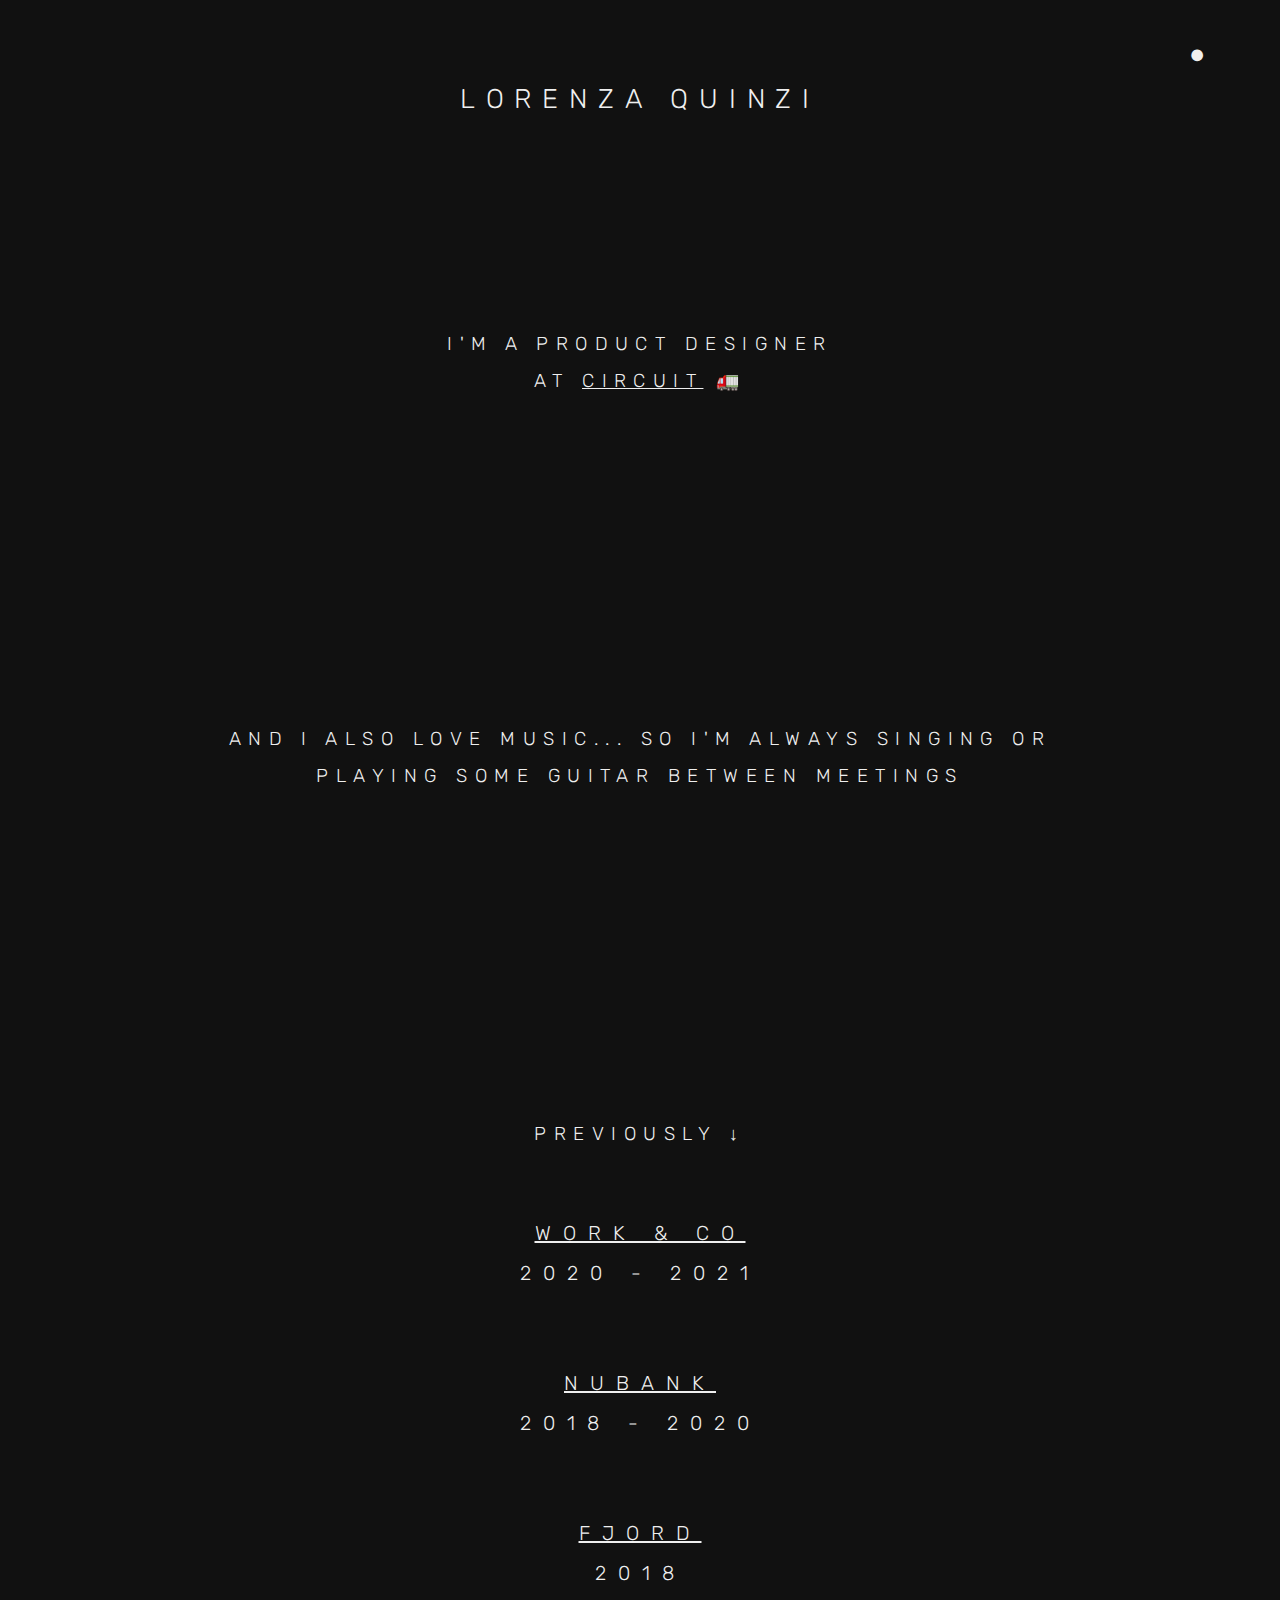
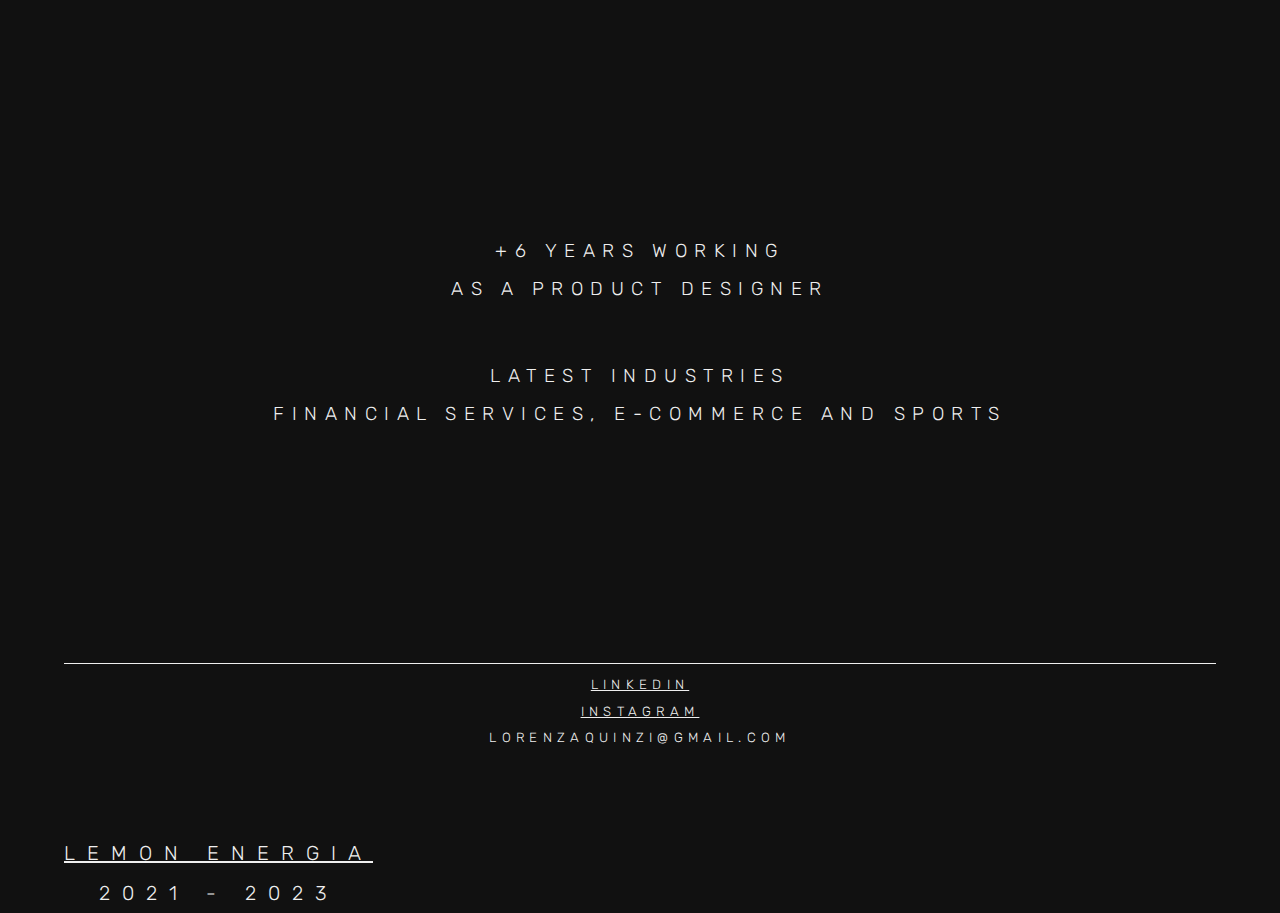
==== dark-mode.html @ d5c98037 "job update" ====
<html lang="en">

<head>

  <meta charset="utf-8">
  <title>Lorenza Quinzi - Designer</title>
  <meta name="description" content="Hey, I'm Lorenza. I design products that transform our future 🚀">
  <meta name="author" content="Lorenza Quinzi">
  <meta name="keywords" content="digital, product, ux, ui, design, html, css, futurism, tech, music">

  <!-- Mobile Specific Metas
  –––––––––––––––––––––––––––––––––––––––––––––––––– -->
  <meta name="viewport" content="width=device-width, initial-scale=1">

  <!-- FONT
  –––––––––––––––––––––––––––––––––––––––––––––––––– -->
  <link href="https://fonts.googleapis.com/css?family=Roboto:100,200,300,400,500,600,700" rel="stylesheet" type="text/css">
  <link href="https://fonts.googleapis.com/css?family=Rubik:100,200,300,400,500,600,700" rel="stylesheet">

  <!-- CSS
  –––––––––––––––––––––––––––––––––––––––––––––––––– -->
  <link rel="stylesheet" href="css/style.css">
  <link rel="stylesheet" href="css/dark-mode.css">

  <!--ICONS
  –––––––––––––––––––––––––––––––––––––––––––––––––– -->
  <link rel="stylesheet" href="https://fonts.googleapis.com/icon?family=Material+Icons">

  <!-- Favicon
  –––––––––––––––––––––––––––––––––––––––––––––––––– -->
  <link rel="icon" type="image/png" href="images/favicon-lorenza.png">

  <!-- analytics
  –––––––––––––––––––––––––––––––––––––––––––––––––– -->
  <script>
    (function(i,s,o,g,r,a,m){i['GoogleAnalyticsObject']=r;i[r]=i[r]||function(){
    (i[r].q=i[r].q||[]).push(arguments)},i[r].l=1*new Date();a=s.createElement(o),
    m=s.getElementsByTagName(o)[0];a.async=1;a.src=g;m.parentNode.insertBefore(a,m)
    })(window,document,'script','https://www.google-analytics.com/analytics.js','ga');

    ga('create', 'UA-102928071-1', 'auto');
    ga('send', 'pageview');
  </script>

</head>

<body>

<section id="page">

<header>

    <h1>Lorenza Quinzi</h1>
    <div class="moon">
      <a href="index.html"><h1>●</h1></a>
    </div>

</header>

<div class="intro">
  <h3>I'm a product designer <p> at <a target="_blank" href="https://getcircuit.com/">Circuit</a> 🚛 </h3>
</div>

<div class="music">
  <h3>And I also love music... So I'm always singing or<p>playing some guitar between meetings</h3>
</div>

<div class="title">
  <h3>Previously ↓</h3>
</div>

<div class="lemon">

  <a target="_blank" href="https://www.energialemon.com.br/">
    <h4>Lemon Energia</h4>
  </a>
  <h4>2021 - 2023</h4>

</div>
  
<div class="workco">

  <a target="_blank" href="https://work.co/">
    <h4>Work & co</h4>
  </a>
  <h4>2020 - 2021</h4>

</div>

<div class="nubank">

  <a target="_blank" href="https://nubank.com.br/en/digital-account/">
    <h4>Nubank<p></h4>
  </a>
  <h4>2018 - 2020</h4>

</div>

<div class="fjord">

  <a target="_blank" href="https://www.fjordnet.com/">
    <h4>Fjord<p></h4>
  </a>
  <h4>2018</h4>

</div>

<div class="about">
  <h3>+6 years working<p>as a product designer</h3>
</div>

<div class="clients">
  <h3>Latest industries<p>Financial services, E-commerce and Sports</h3>
</div>


<footer>
<div class="social">
      <a class="social-media" target="_blank" href="https://www.linkedin.com/in/lorenzaquinzi"><h5>linkedin</h5></a>
      <a class="social-media" target="_blank" href="https://www.instagram.com/lorenzaquinzi"><h5>instagram</h5></a>
      <h5>lorenzaquinzi@gmail.com</h5>
</div>
</footer>
</section>


</body>

</html>
---- css/style.css ----
body{
  margin: 0;
  font-family: Rubik;
  overflow: scroll;
  }

h1, h2, h3, h4, h5, p{
  font-family: Rubik;
  text-transform: uppercase;
  color: #111;
  letter-spacing: 0.4em;
  line-height: 200%;
  text-align: center;
  font-weight: 100;
  margin: 0;
}

a{
  color:#111;
  text-decoration: underline;
}

h4{
  letter-spacing: 0.6em;
}

  @media (min-width: 320px) {
    h1 {
      font-size: 16px;
    }
    h4{
      font-size: 12px;
    }
  }

  @media (min-width: 400px) {
    h1 {
      font-size: 20px;
    }
    h4{
      font-size: 16px;
    }
  }

  @media (min-width: 600px) {
    h1 {
      font-size: 27px;
    }
    h4{
      font-size: 20px;
    }
  }

.dark-mode{
    background-color: #222;
  }


#page {
  display: grid;
  height: 100%;
  grid-template-areas: "head head"
                       "intro intro"
                       "music music"
                       "title title"
                       "workco workco"
                       "nubank nubank"
                       "fjord fjord"
                       "about about"
                       "clients clients"
                       "foot foot";
  grid-template-rows: auto;
  grid-template-columns: auto 1fr;
  justify-content: center;
  grid-row-gap: 50px;
  padding: 5% 5%;
}

#page > header {
  grid-area: head;
  padding: 8 0 150px 0;
  margin: 0;
  /* border-bottom: solid 1px #111; */
  align-content: center;
  display: inline-grid;
}

#page > footer {
  grid-area: foot;
  text-align: center;
  margin: 0;
  border-top: solid 1px #111;
  padding: 8 0 8 0;
  align-content: center;
  display: inline-grid;
}


.intro{
  grid-area: intro;
  text-align: center;
  align-content: center;
  display: inline-grid;
  margin-bottom: 30vh;
}

.music{
  grid-area: music;
  text-align: center;
  align-content: center;
  display: inline-grid;
  margin-bottom: 30vh;
}

.title {
  grid-area: title;
  text-align: center;
  align-content: center;
  display: inline-grid;
}

.workco {
  grid-area: workco;
  text-align: center;
  align-content: center;
  display: inline-grid;
  height: 100px;
}

.nubank {
  grid-area: nubank;
  text-align: center;
  align-content: center;
  display: inline-grid;
  height: 100px;
}

.fjord{
  grid-area: fjord;
  text-align: center;
  align-content: center;
  display: inline-grid;
  height: 100px;
}


.about {
  grid-area: about;
  text-align: center;
  align-content: center;
  display: inline-grid;
  margin-top: 20vh;
}

.clients {
  grid-area: clients;
  text-align: center;
  align-content: center;
  display: inline-grid;
  margin-bottom: 20vh;
}

.moon{
position: absolute;
top: 3%;
right: 5%;
}

.moon a{
  text-decoration: none;
}

.social{
  padding-bottom: 2%;
}
---- css/dark-mode.css ----
body{
  background-color: #111;
}

h1, h2, h3, h4, h5, p{
  color: #efefef;
}

a{
  color:#efefef;
  text-decoration: underline;
}

#page > footer {
  border-top: solid 1px #efefef;
}
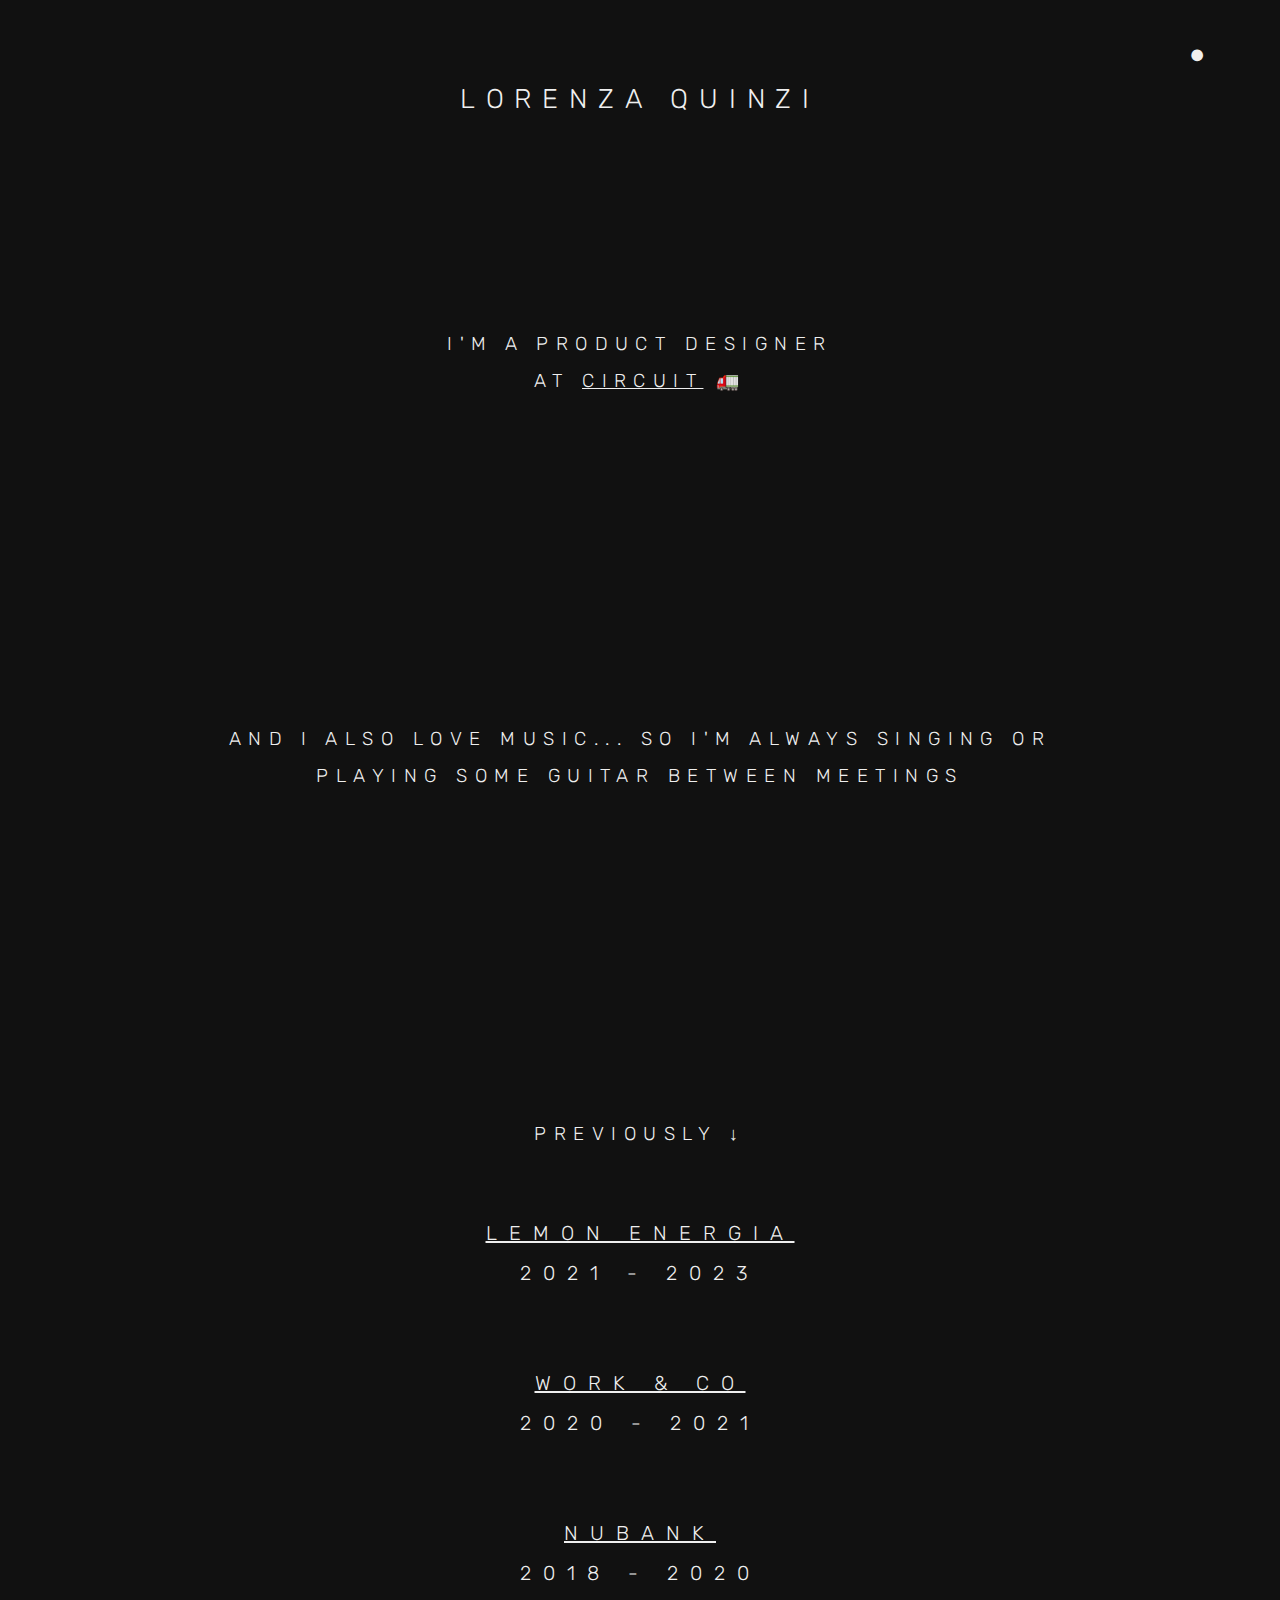
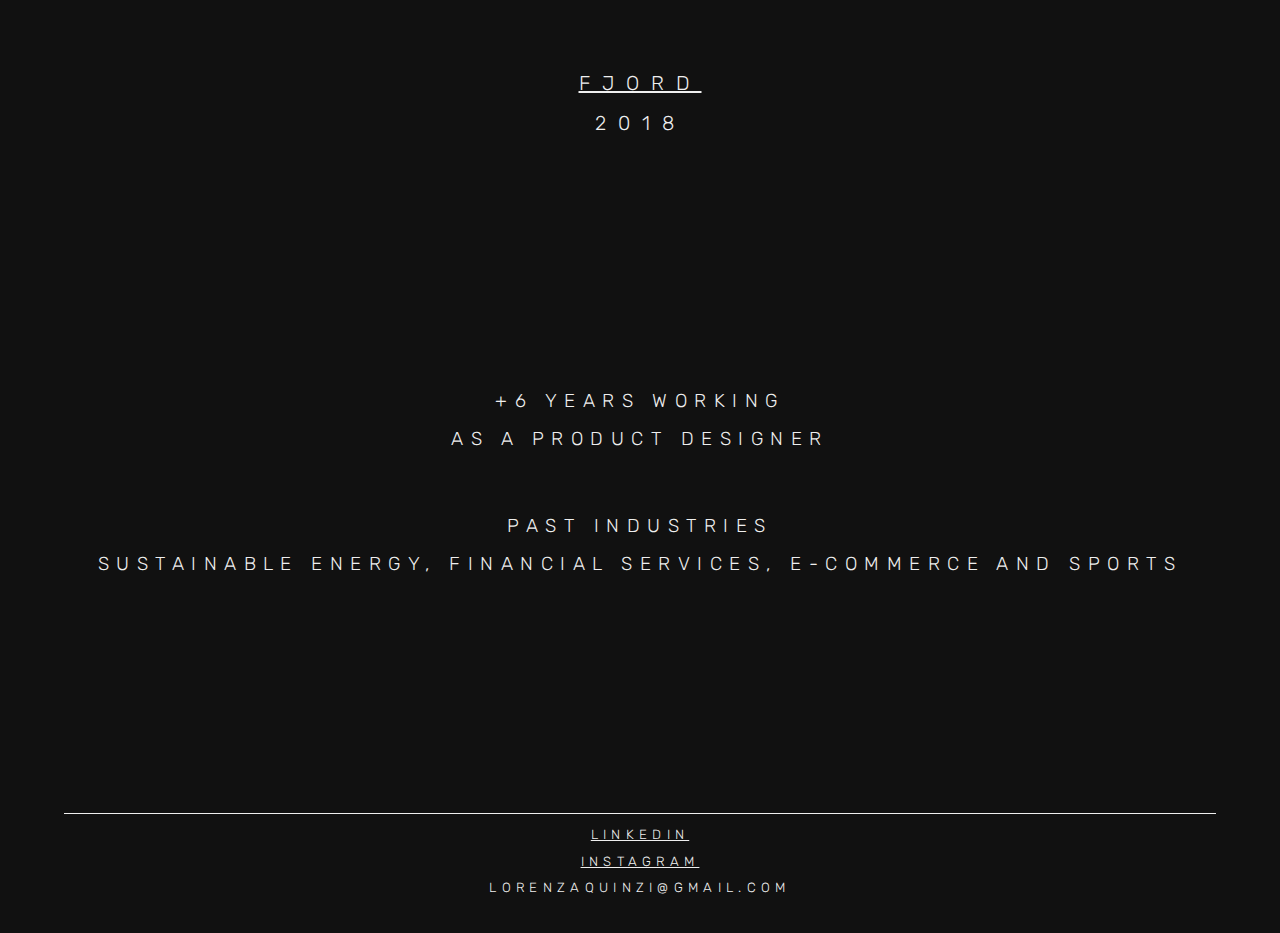
==== commit 1440a8f1: "Industries" ====
--- a/dark-mode.html
+++ b/dark-mode.html
@@ -110,7 +110,7 @@
 </div>
 
 <div class="clients">
-  <h3>Latest industries<p>Financial services, E-commerce and Sports</h3>
+  <h3>Past industries<p>Sustainable energy, Financial services, E-commerce and Sports</h3>
 </div>
 
 
--- a/css/style.css
+++ b/css/style.css
@@ -63,6 +63,7 @@
                        "intro intro"
                        "music music"
                        "title title"
+                       "lemon lemon"
                        "workco workco"
                        "nubank nubank"
                        "fjord fjord"
@@ -119,6 +120,14 @@
   display: inline-grid;
 }
 
+.lemon {
+  grid-area: lemon;
+  text-align: center;
+  align-content: center;
+  display: inline-grid;
+  height: 100px;
+}
+
 .workco {
   grid-area: workco;
   text-align: center;
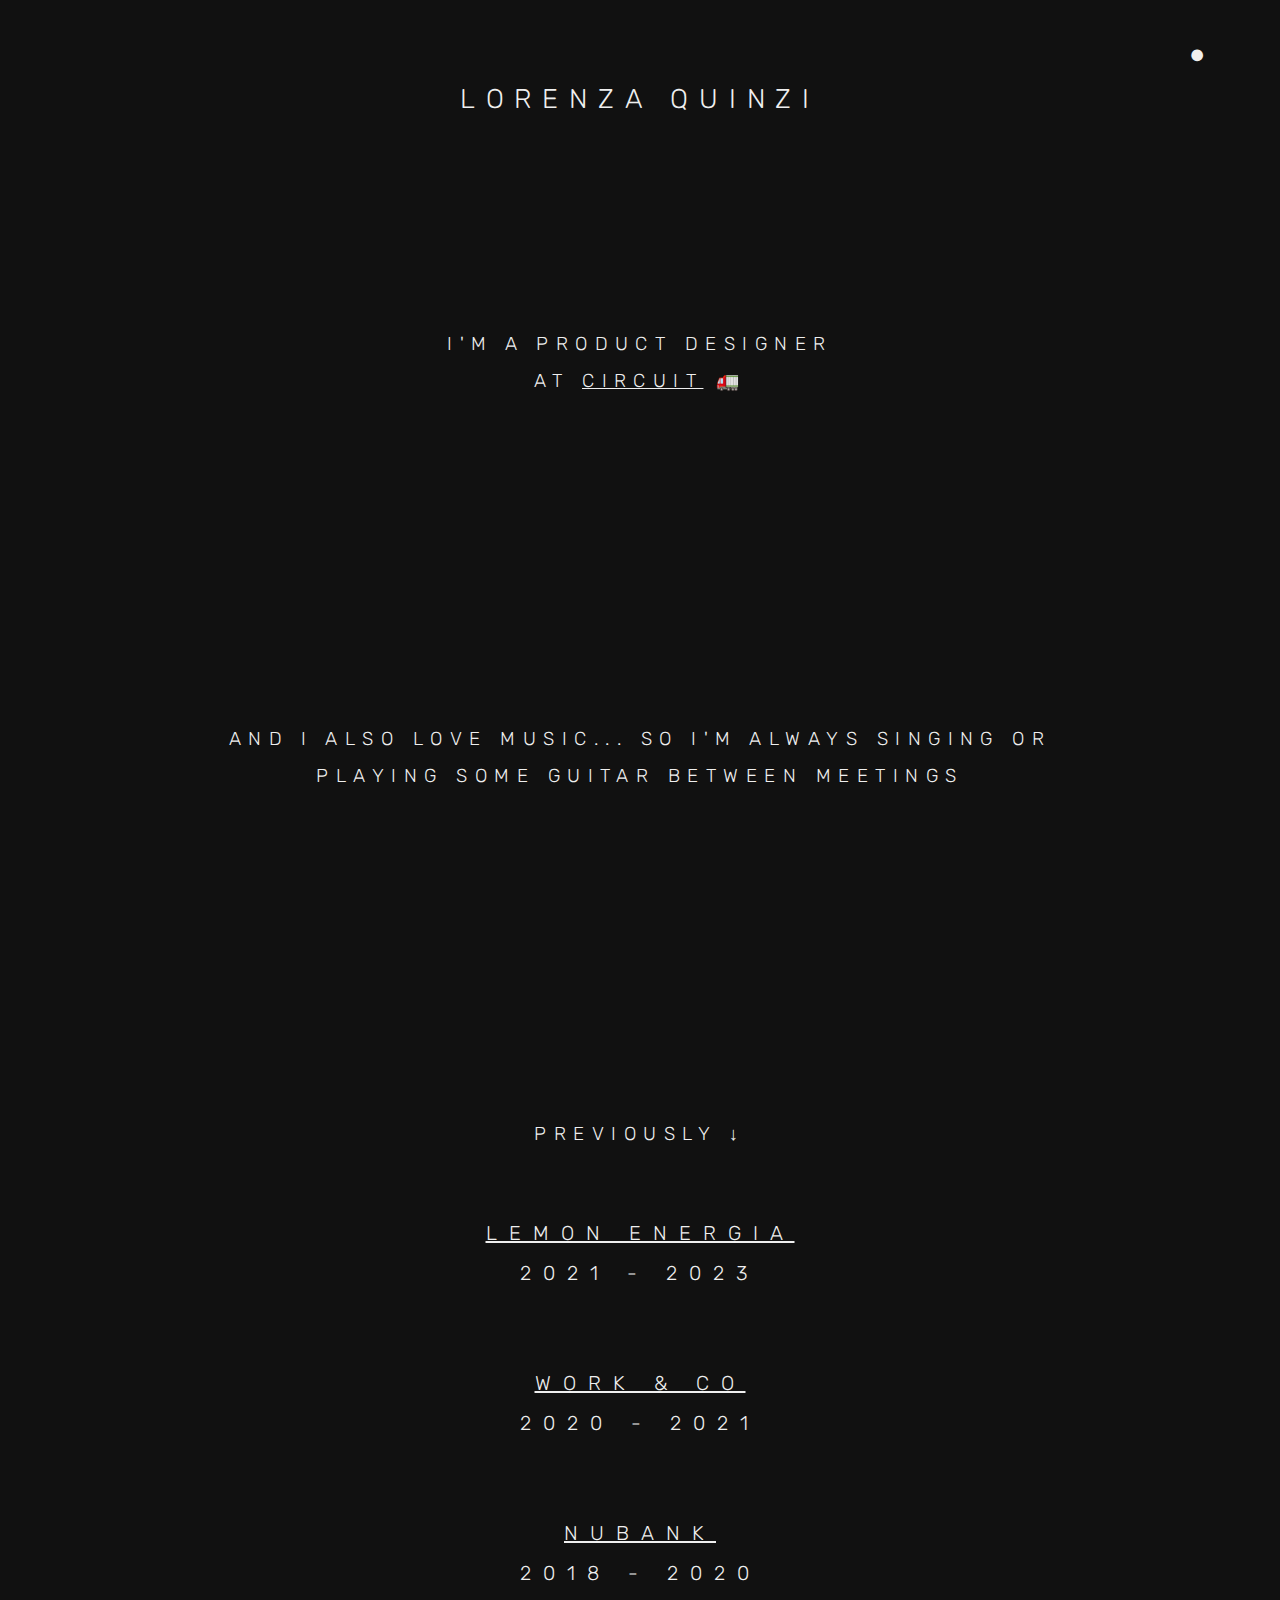
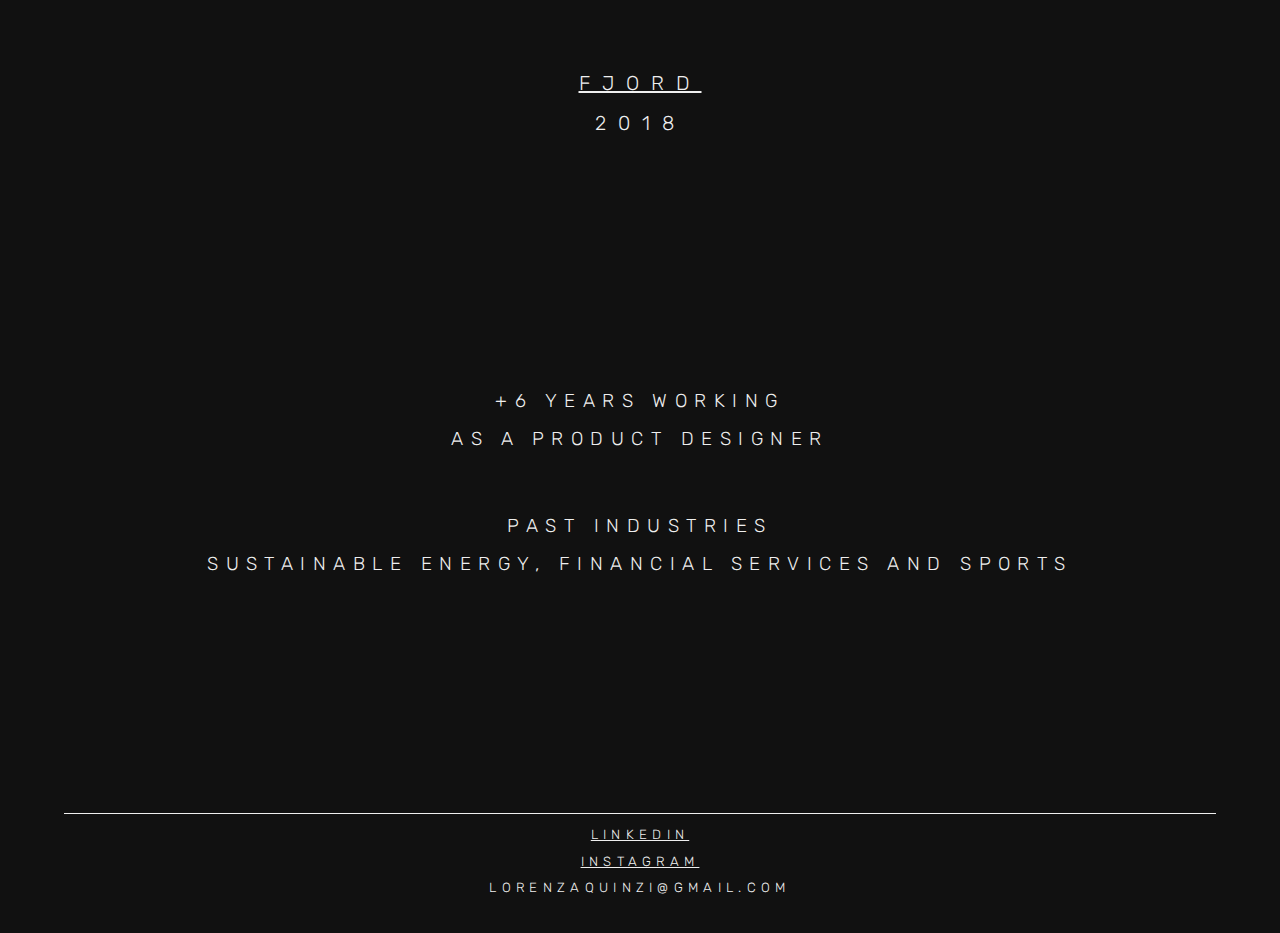
==== commit 5a4a7405: "Update dark-mode.html" ====
--- a/dark-mode.html
+++ b/dark-mode.html
@@ -110,7 +110,7 @@
 </div>
 
 <div class="clients">
-  <h3>Past industries<p>Sustainable energy, Financial services, E-commerce and Sports</h3>
+  <h3>Past industries<p>Sustainable energy, Financial services and Sports</h3>
 </div>
 
 
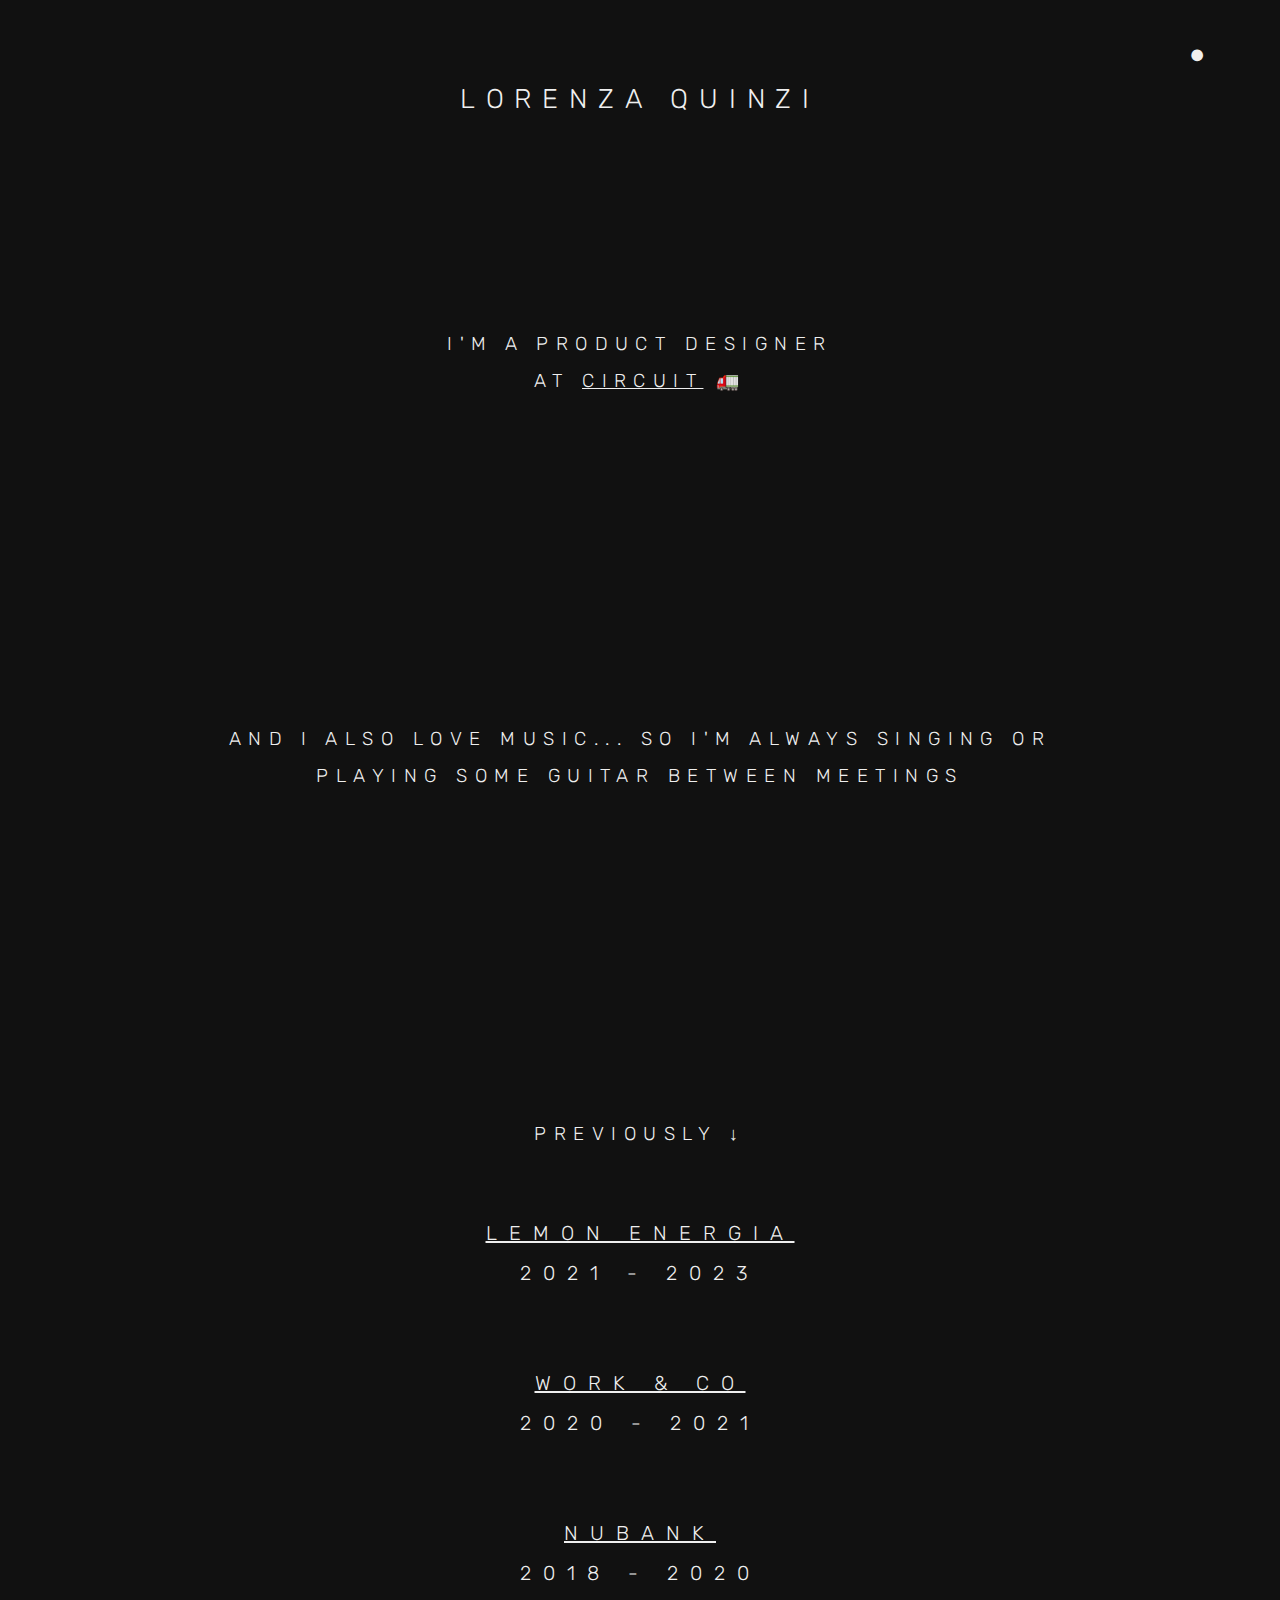
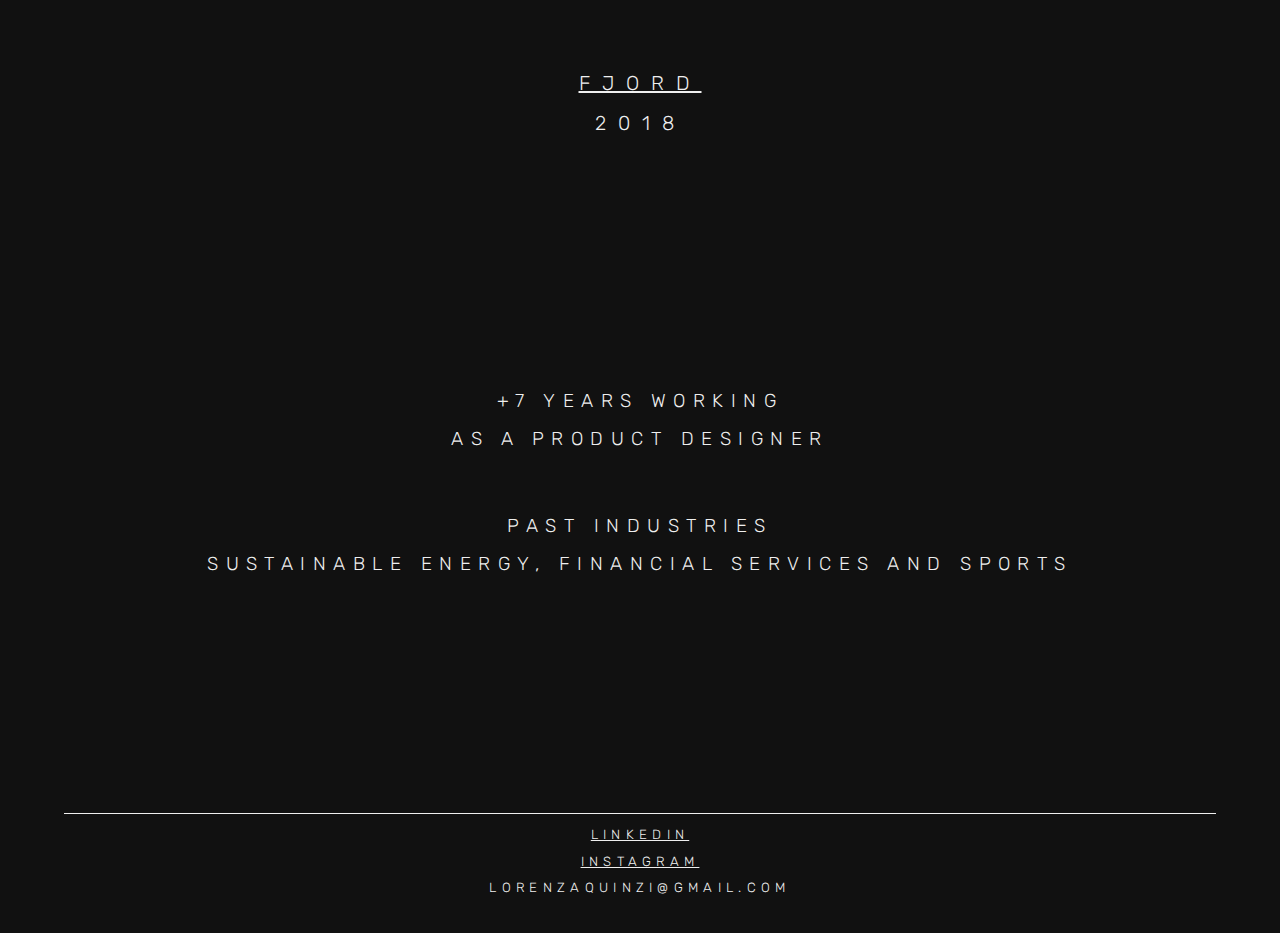
==== commit c6fa6756: "Update time as a designer" ====
--- a/dark-mode.html
+++ b/dark-mode.html
@@ -106,7 +106,7 @@
 </div>
 
 <div class="about">
-  <h3>+6 years working<p>as a product designer</h3>
+  <h3>+7 years working<p>as a product designer</h3>
 </div>
 
 <div class="clients">
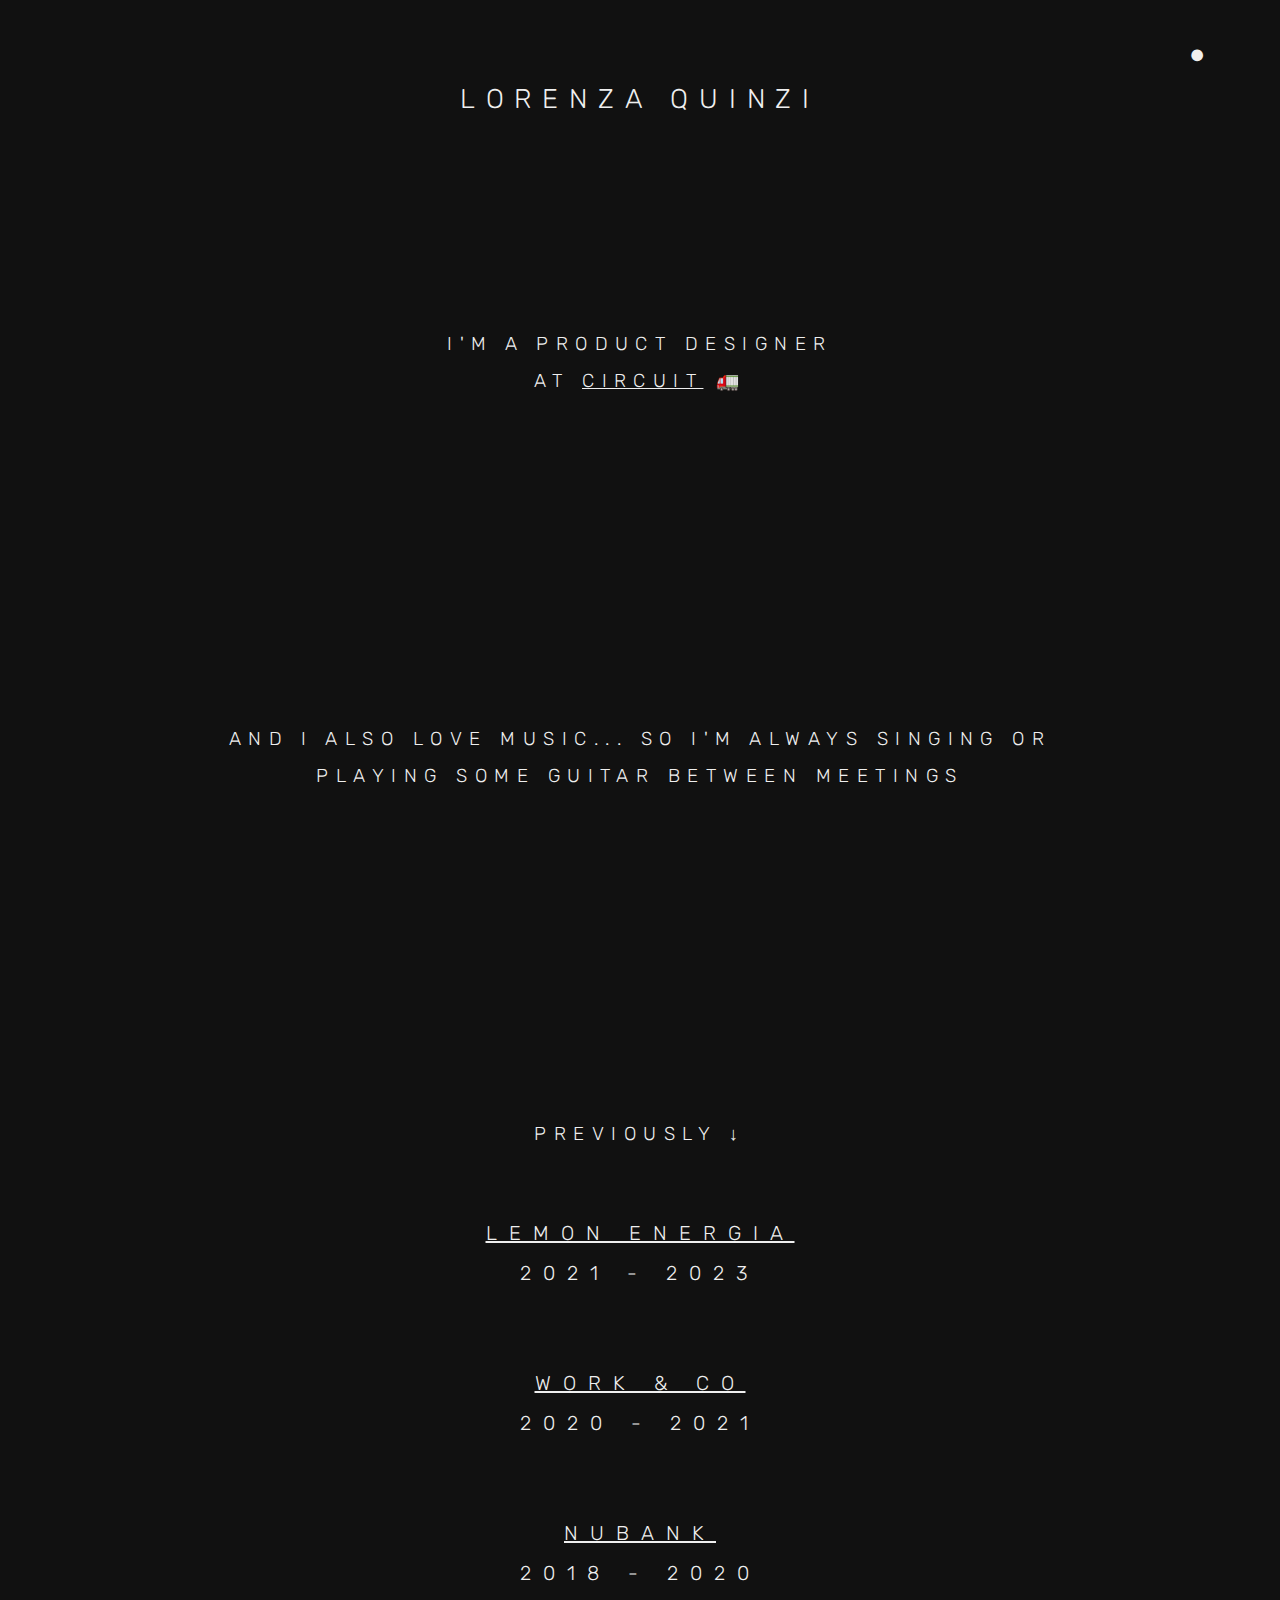
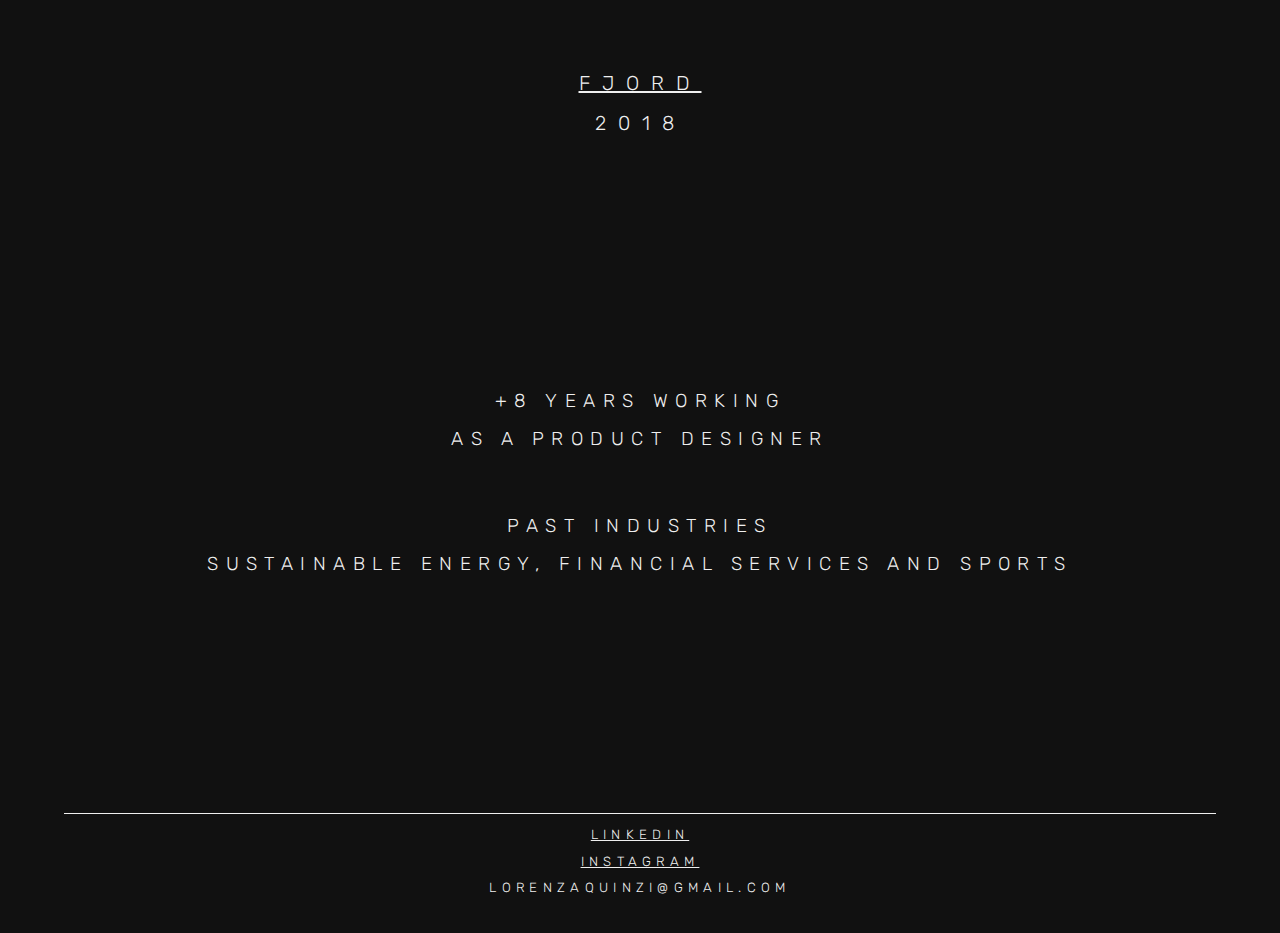
==== commit e532d227: "Update dark-mode" ====
--- a/dark-mode.html
+++ b/dark-mode.html
@@ -106,7 +106,7 @@
 </div>
 
 <div class="about">
-  <h3>+7 years working<p>as a product designer</h3>
+  <h3>+8 years working<p>as a product designer</h3>
 </div>
 
 <div class="clients">
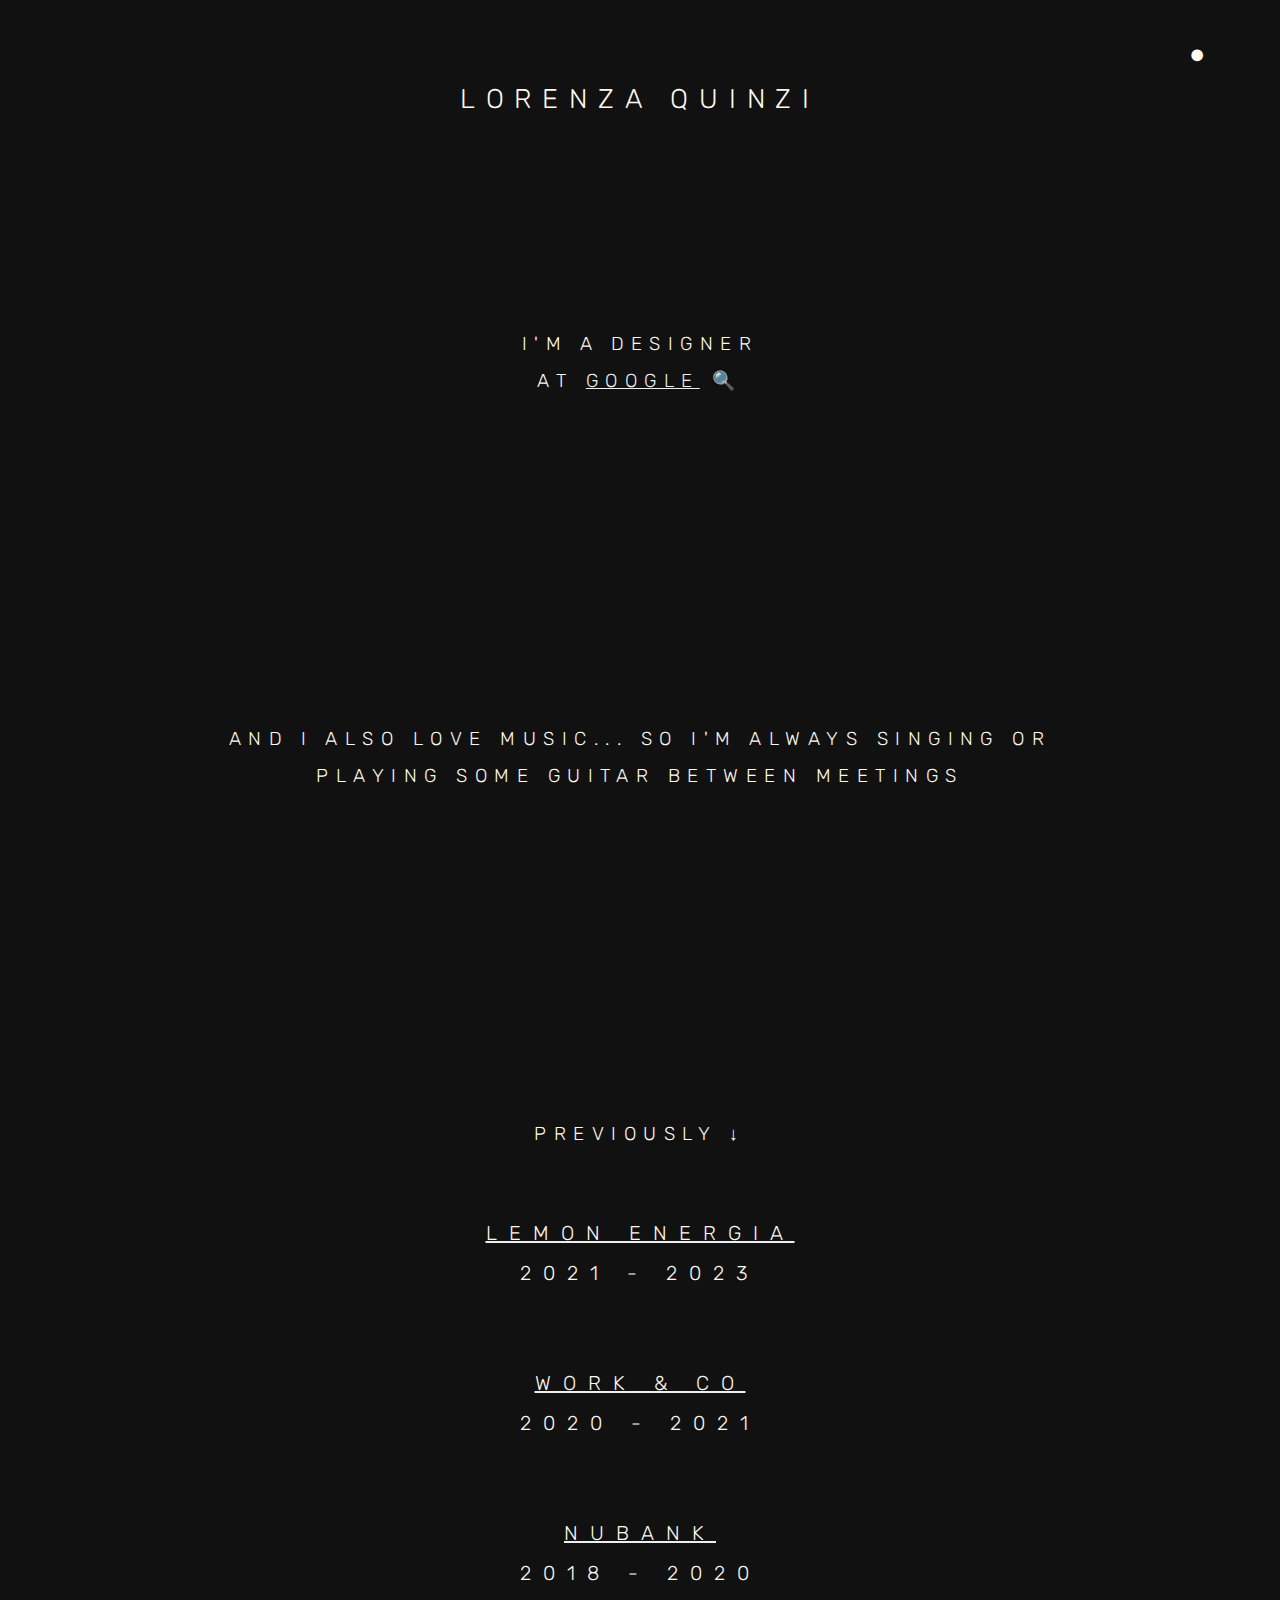
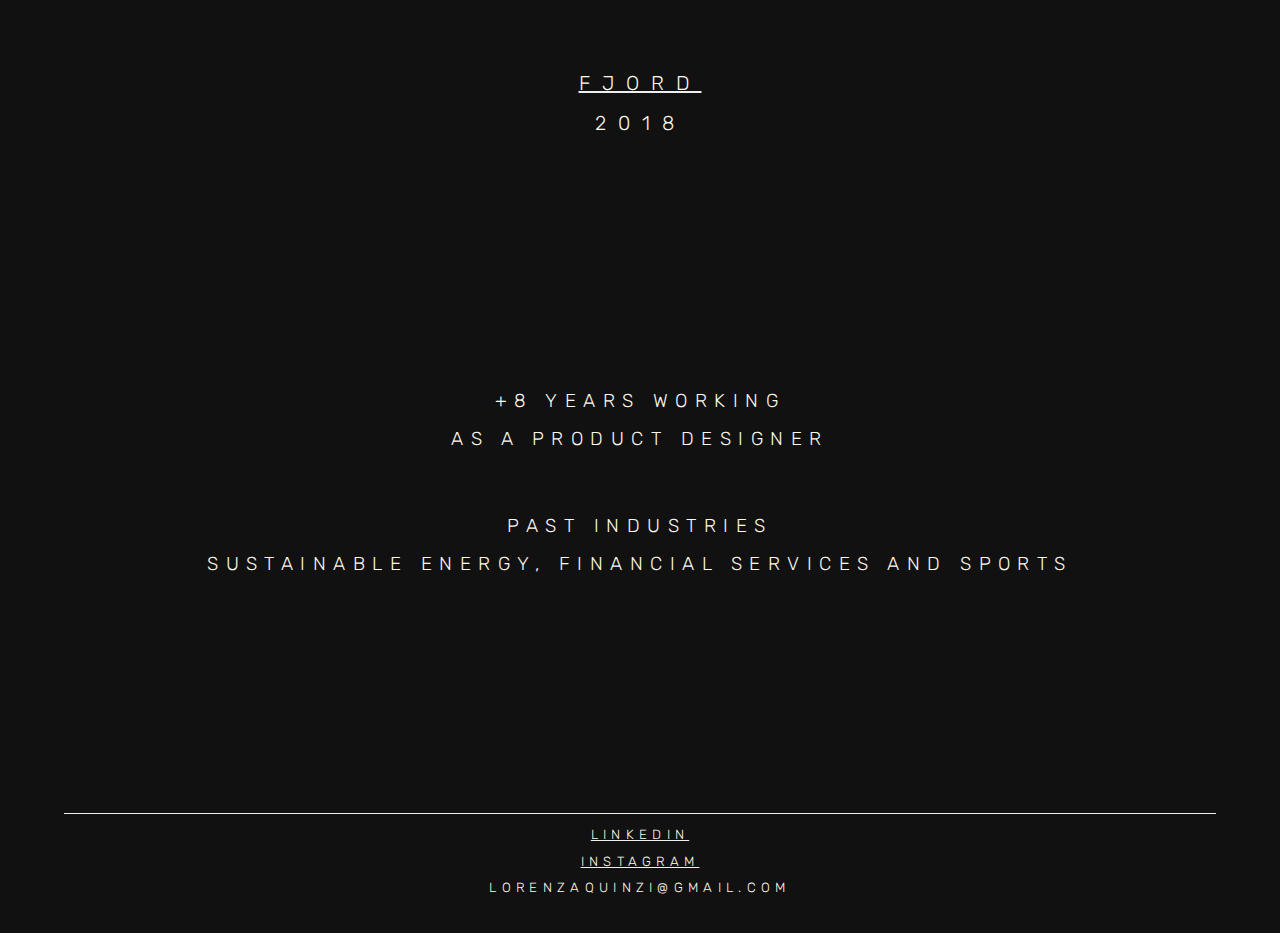
==== commit 0c842e6a: "Update dark-mode.html" ====
--- a/dark-mode.html
+++ b/dark-mode.html
@@ -58,7 +58,7 @@
 </header>
 
 <div class="intro">
-  <h3>I'm a product designer <p> at <a target="_blank" href="https://getcircuit.com/">Circuit</a> 🚛 </h3>
+  <h3>I'm a designer <p> at <a target="_blank" href="https://google.com/">Google</a> 🔍 </h3>
 </div>
 
 <div class="music">
--- a/css/style.css
+++ b/css/style.css
@@ -2,6 +2,7 @@
   margin: 0;
   font-family: Rubik;
   overflow: scroll;
+  background-color: #FFFAEE;
   }
 
 h1, h2, h3, h4, h5, p{
--- a/css/dark-mode.css
+++ b/css/dark-mode.css
@@ -3,7 +3,7 @@
 }
 
 h1, h2, h3, h4, h5, p{
-  color: #efefef;
+  color: #FFFAEE;
 }
 
 a{
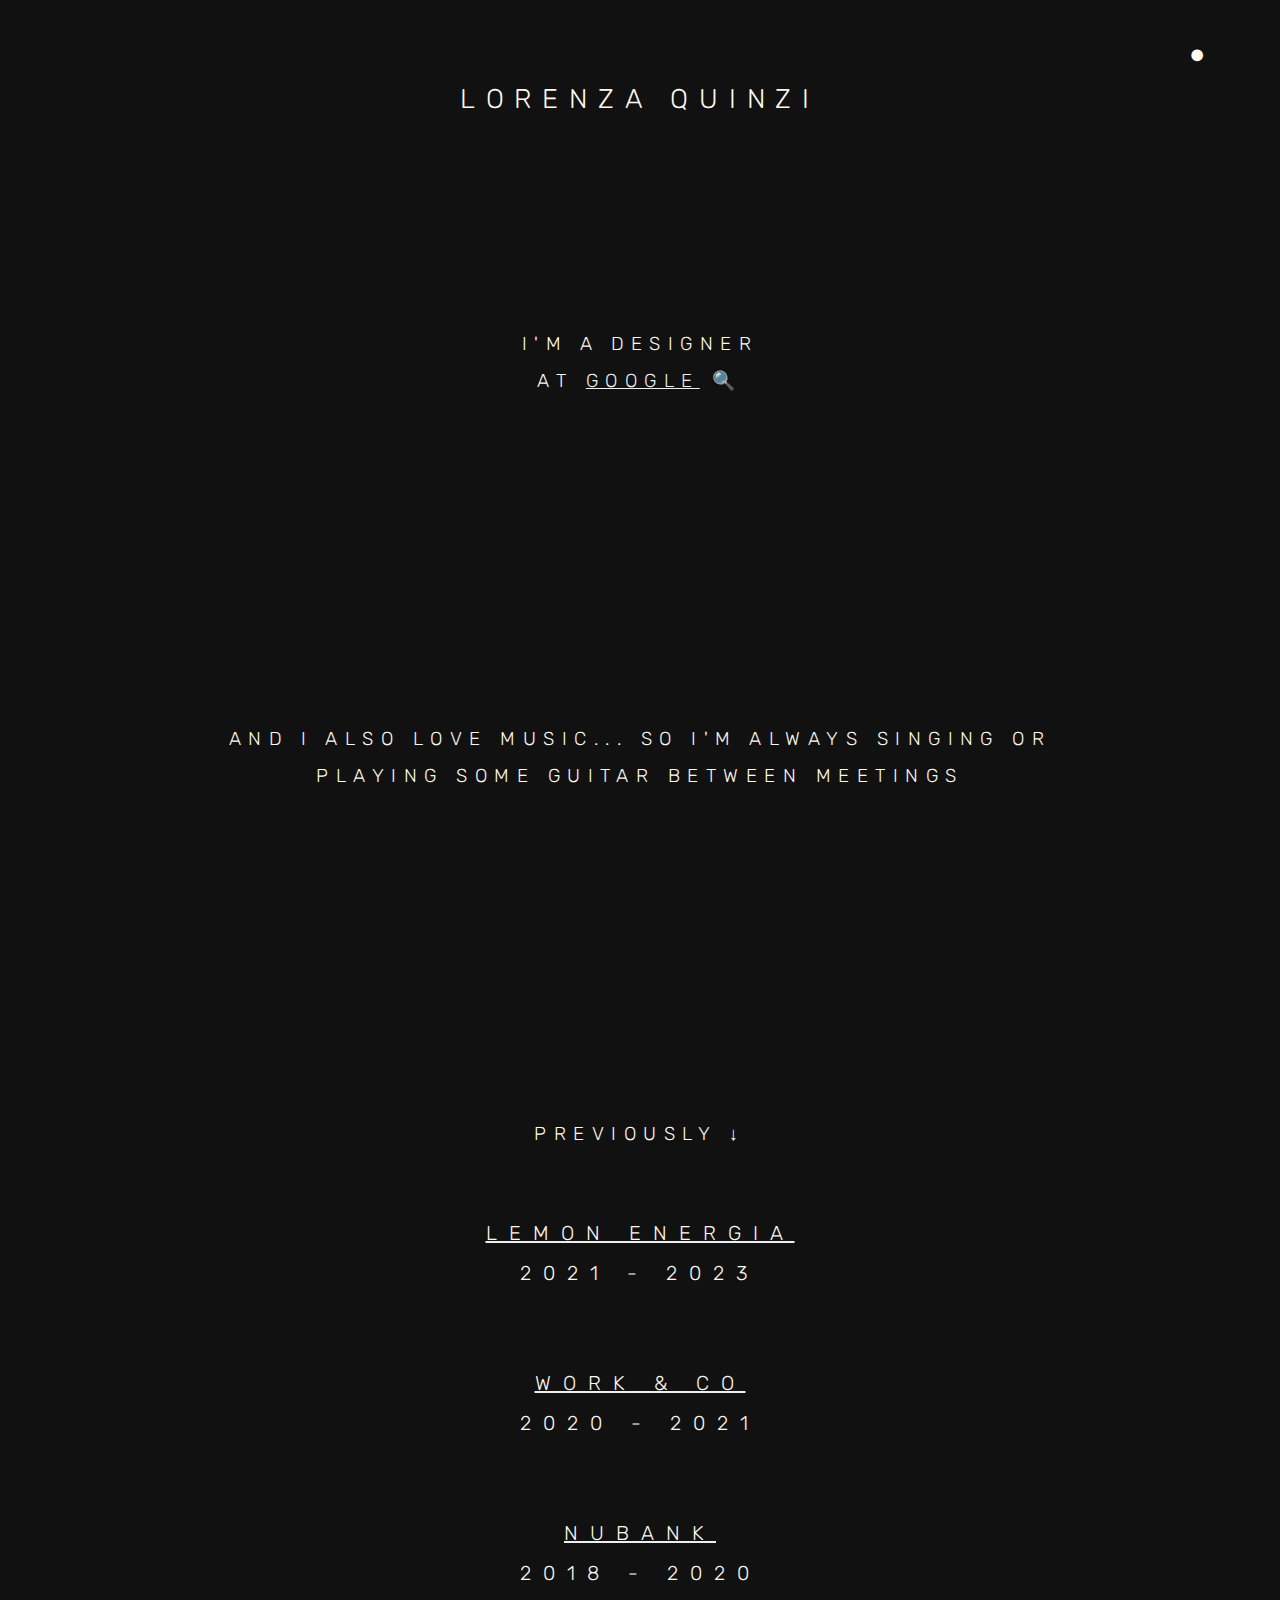
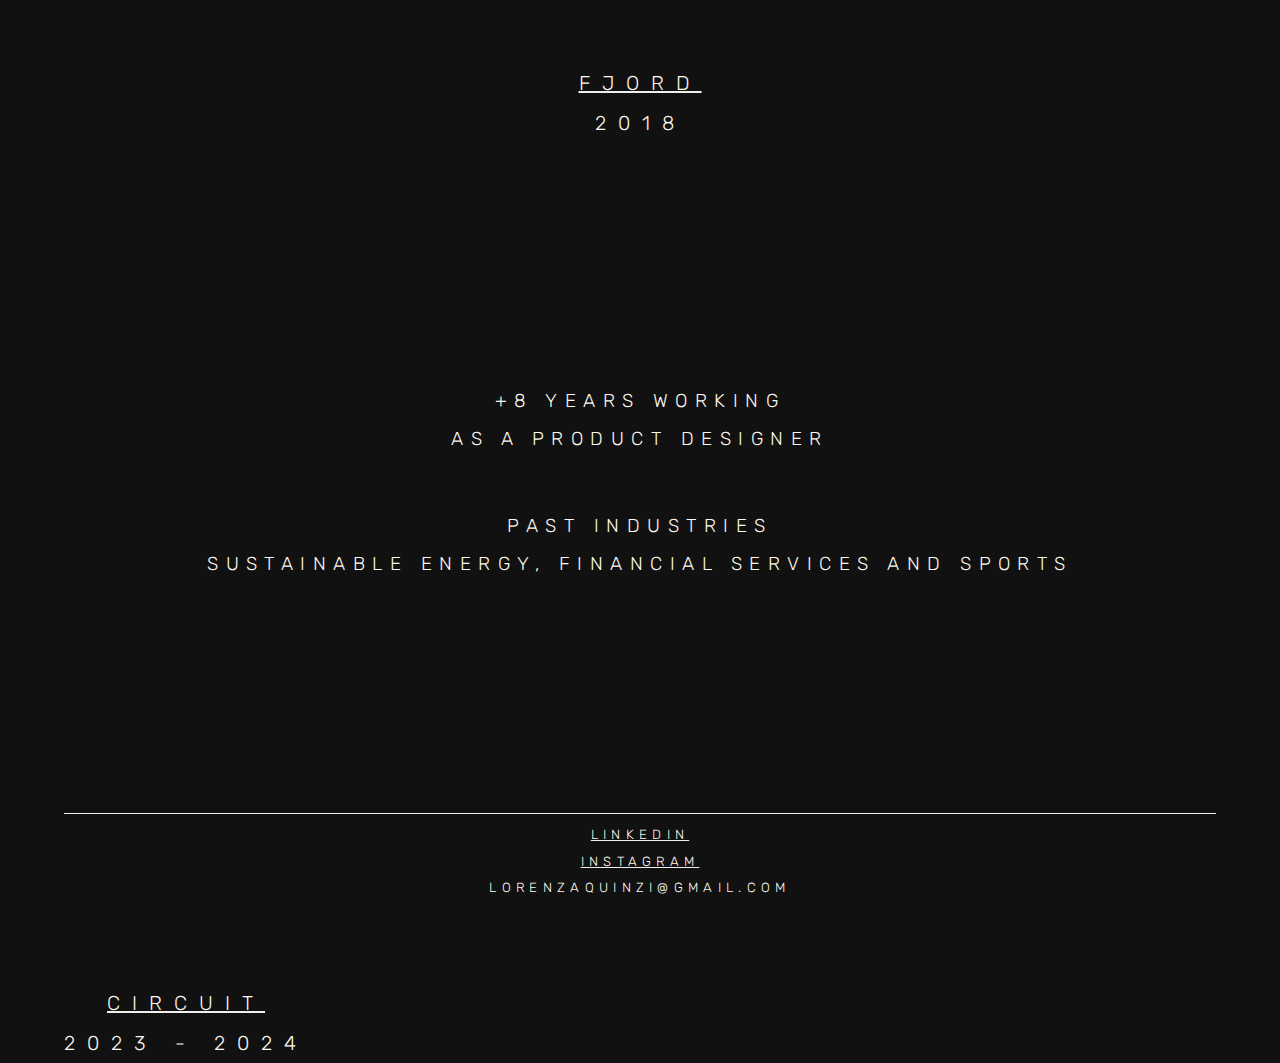
==== commit 4c4126e4: "Update dark-mode.html" ====
--- a/dark-mode.html
+++ b/dark-mode.html
@@ -69,6 +69,15 @@
   <h3>Previously ↓</h3>
 </div>
 
+<div class="circuit">
+
+  <a target="_blank" href="https://getcircuit.com/">
+    <h4>Circuit</h4>
+  </a>
+  <h4>2023 - 2024</h4>
+
+</div>
+  
 <div class="lemon">
 
   <a target="_blank" href="https://www.energialemon.com.br/">
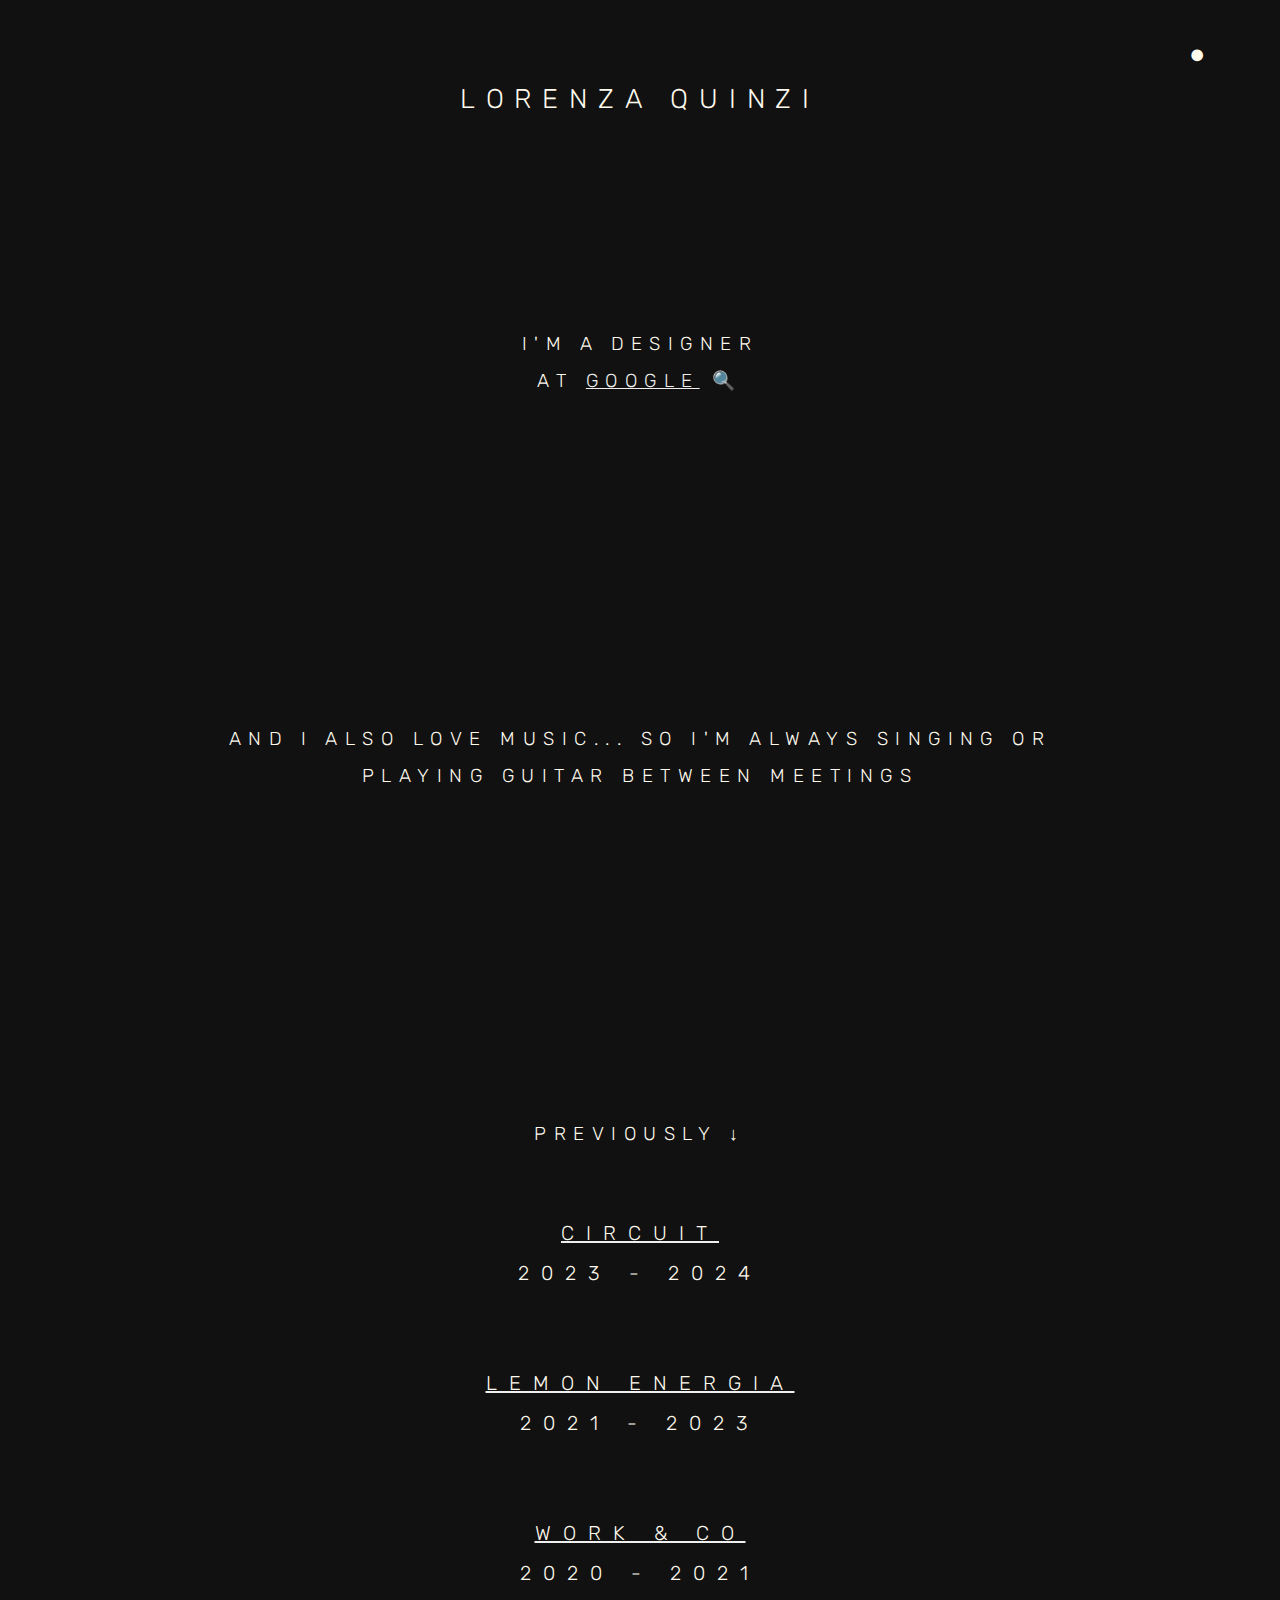
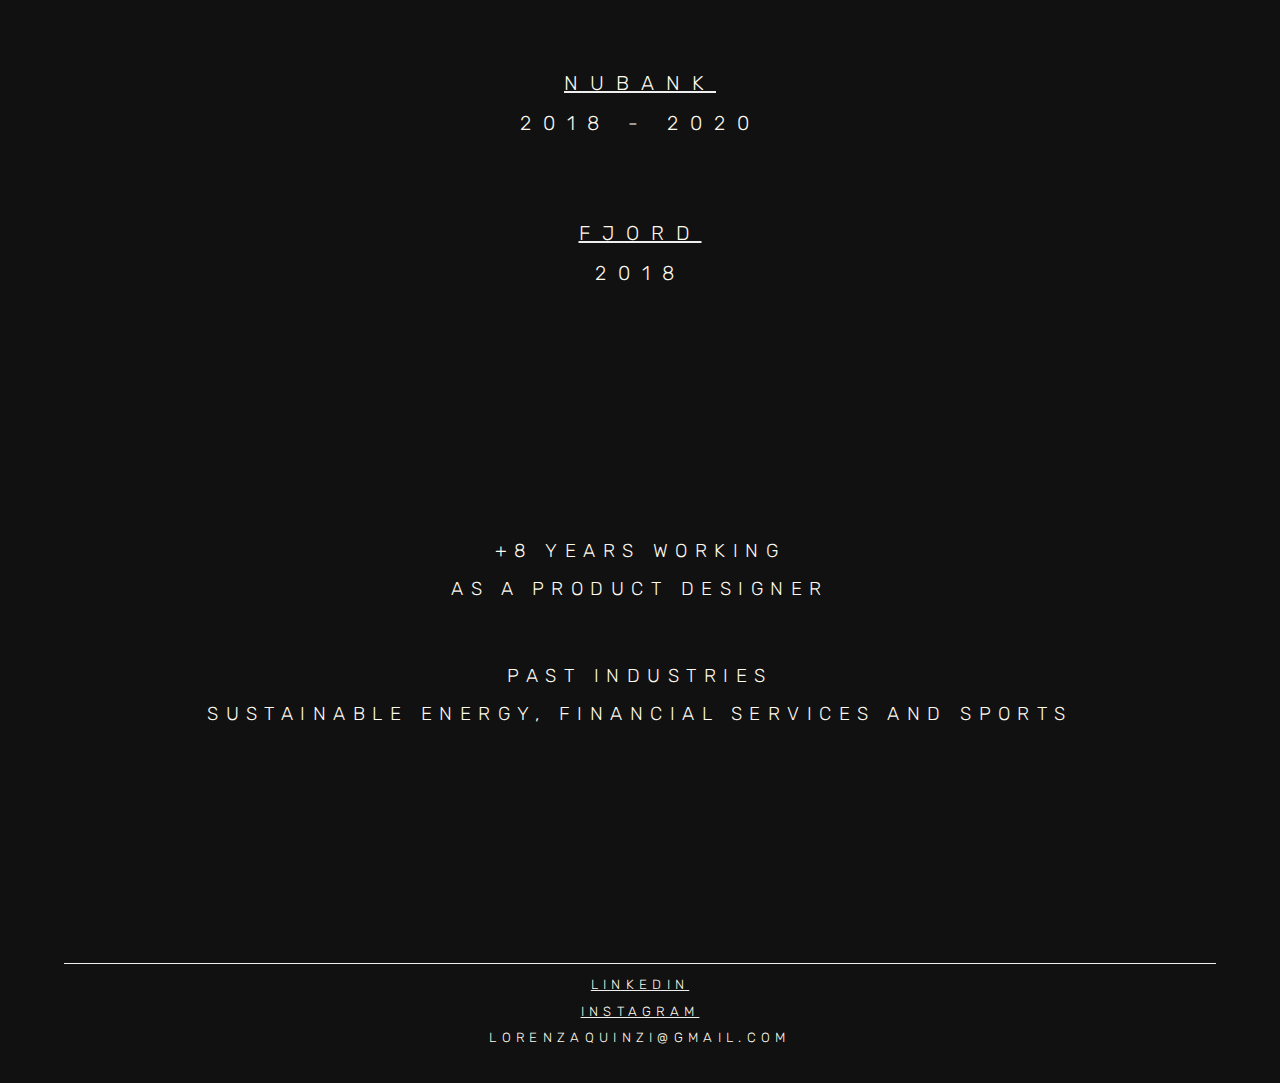
==== commit e0100529: "Update dark-mode.html" ====
--- a/dark-mode.html
+++ b/dark-mode.html
@@ -62,7 +62,7 @@
 </div>
 
 <div class="music">
-  <h3>And I also love music... So I'm always singing or<p>playing some guitar between meetings</h3>
+  <h3>And I also love music... So I'm always singing or<p>playing guitar between meetings</h3>
 </div>
 
 <div class="title">
--- a/css/style.css
+++ b/css/style.css
@@ -64,6 +64,7 @@
                        "intro intro"
                        "music music"
                        "title title"
+                       "circuit circuit"
                        "lemon lemon"
                        "workco workco"
                        "nubank nubank"
@@ -119,6 +120,14 @@
   text-align: center;
   align-content: center;
   display: inline-grid;
+}
+
+.circuit {
+  grid-area: circuit;
+  text-align: center;
+  align-content: center;
+  display: inline-grid;
+  height: 100px;
 }
 
 .lemon {
